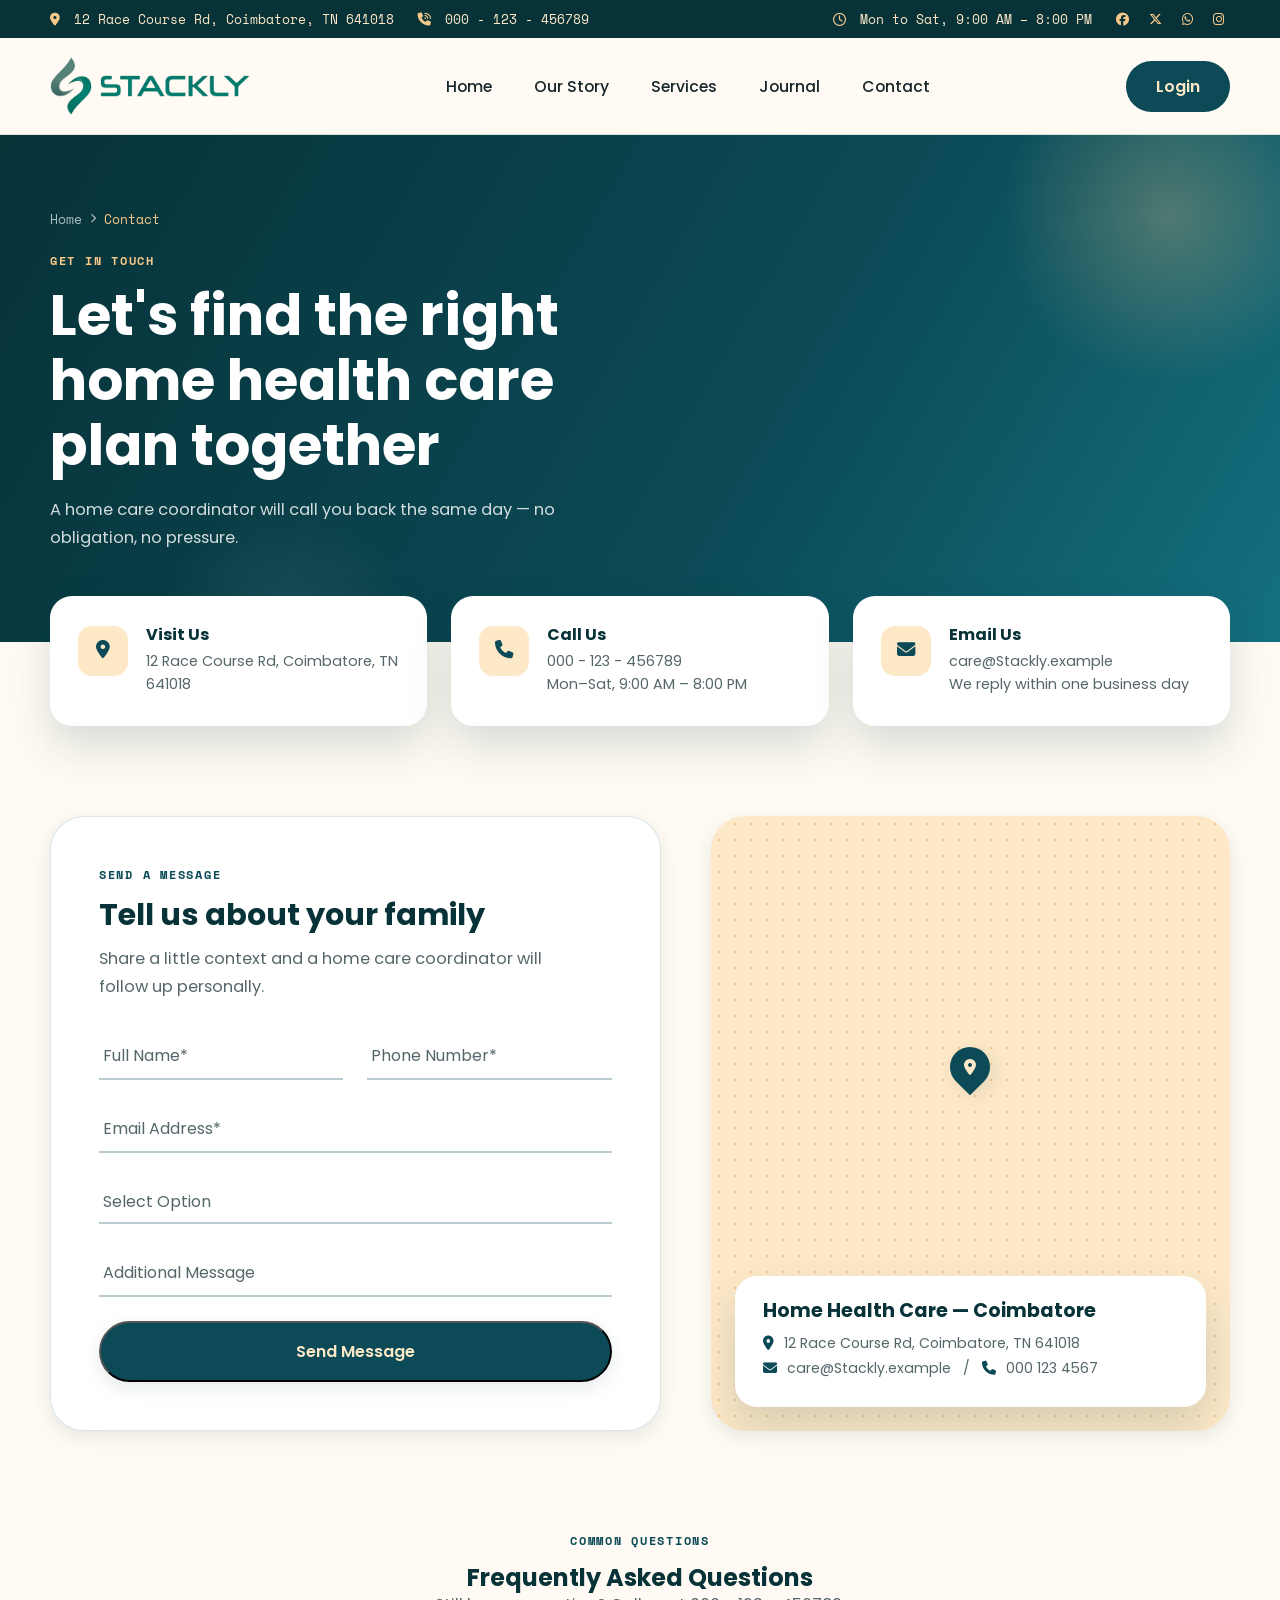
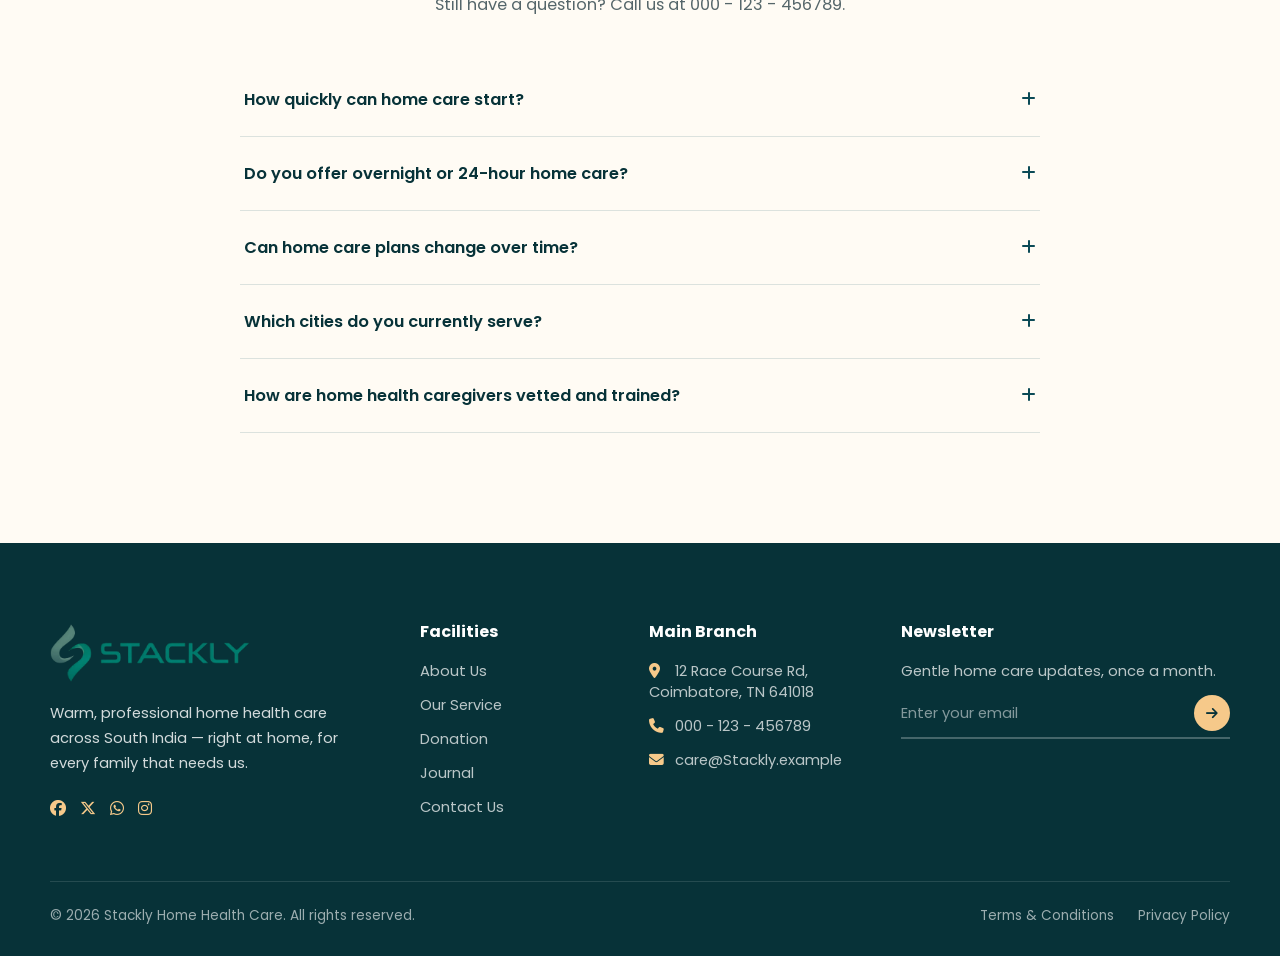
==== contact.html @ 68afd339 "completed" ====
<!DOCTYPE html>
<html lang="en">
<head>
<meta charset="UTF-8">
<meta name="viewport" content="width=device-width, initial-scale=1.0">
<title>Contact — Stackly Home Health Care</title>
<meta name="description" content="Get in touch with Stackly for a free consultation about home health care for your loved one.">

<link rel="preconnect" href="https://fonts.googleapis.com">
<link rel="preconnect" href="https://fonts.gstatic.com" crossorigin>
<link href="https://fonts.googleapis.com/css2?family=Poppins:wght@400;500;600;700;800&family=Space+Mono:wght@400;700&display=swap" rel="stylesheet">
<link rel="stylesheet" href="https://cdnjs.cloudflare.com/ajax/libs/font-awesome/6.5.1/css/all.min.css">
<link rel="stylesheet" href="style.css">
<link rel="stylesheet" href="pages.css">
</head>
<body>

<header class="top-bar">
    <div class="top-bar-left">
        <p><i class="fa-solid fa-location-dot"></i> 12 Race Course Rd, Coimbatore, TN 641018</p>
        <p><i class="fa-solid fa-phone-volume"></i> 000 - 123 - 456789</p>
    </div>
    <div class="top-bar-right">
        <p><i class="fa-regular fa-clock"></i> Mon to Sat, 9:00 AM – 8:00 PM</p>
        <div class="social">
            <a href="./404.html" aria-label="Facebook"><i class="fa-brands fa-facebook"></i></a>
            <a href="./404.html" aria-label="X"><i class="fa-brands fa-x-twitter"></i></a>
            <a href="./404.html" aria-label="WhatsApp"><i class="fa-brands fa-whatsapp"></i></a>
            <a href="./404.html" aria-label="Instagram"><i class="fa-brands fa-instagram"></i></a>
        </div>
    </div>
</header>

<nav id="site-nav">
<a href="index.html" class="logo">
              <img src="./src/logo/Untitled design (7).webp" alt="">
            </a>

   <div class="nav-links" id="nav-links">
        <a href="index.html" class="active-link">Home</a>
        <a href="our-story.html">Our Story</a>
        <a href="services.html">Services</a>
        <a href="journal.html">Journal</a>
        <a href="contact.html">Contact</a>
        <a href="login.html" class="mobile-cta">Login</a>
    </div>

    <a href="./login.html" class="nav-cta"><button>Login</button></a>

    <button class="hamburger" id="hamburger" aria-label="Toggle menu" aria-expanded="false">
        <span></span><span></span><span></span>
    </button>
</nav>

<div class="nav-scrim" id="nav-scrim"></div>

<main id="top">

    <!-- PAGE HERO -->
    <section class="page-hero">
        <div class="page-hero-inner reveal">
            <div class="breadcrumb"><a href="index.html">Home</a> <i class="fa-solid fa-chevron-right" style="font-size:0.6rem;"></i> <span>Contact</span></div>
            <p class="eyebrow eyebrow-light">Get In Touch</p>
            <h1>Let's find the right home health care plan together</h1>
            <p class="section-sub">A home care coordinator will call you back the same day — no obligation, no pressure.</p>
        </div>
    </section>

    <!-- INFO CARDS -->
    <section class="contact-info-row">
        <div class="info-card reveal">
            <div class="info-icon"><i class="fa-solid fa-location-dot"></i></div>
            <div><h4>Visit Us</h4><p>12 Race Course Rd, Coimbatore, TN 641018</p></div>
        </div>
        <div class="info-card reveal">
            <div class="info-icon"><i class="fa-solid fa-phone"></i></div>
            <div><h4>Call Us</h4><p>000 - 123 - 456789<br>Mon–Sat, 9:00 AM – 8:00 PM</p></div>
        </div>
        <div class="info-card reveal">
            <div class="info-icon"><i class="fa-solid fa-envelope"></i></div>
            <div><h4>Email Us</h4><p>care@Stackly.example<br>We reply within one business day</p></div>
        </div>
    </section>

    <!-- FORM + MAP -->
    <section class="contact-main">
        <div class="contact-form-panel reveal">
            <p class="eyebrow">Send A Message</p>
            <h2>Tell us about your family</h2>
            <p class="section-sub" style="margin-bottom:30px;">Share a little context and a home care coordinator will follow up personally.</p>
            <form class="contact-form" id="contact-form-full" data-success-message="Thanks — a home care coordinator will call you back today." novalidate>
                <div class="form-row">
                    <div class="field"><input type="text" placeholder=" " required id="c-name"><label for="c-name">Full Name*</label></div>
                    <div class="field"><input type="tel" placeholder=" " required id="c-phone"><label for="c-phone">Phone Number*</label></div>
                </div>
                <div class="field"><input type="email" placeholder=" " required id="c-email"><label for="c-email">Email Address*</label></div>
                <div class="field select-field">
                    <select id="c-need" required>
                        <option value="" disabled selected hidden></option>
                        <option>Home Visit Care</option>
                        <option>In-Home Nursing Care</option>
                        <option>Medical Support</option>
                        <option>Not sure yet</option>
                    </select>
                    <label for="c-need">Select Option</label>
                </div>
                <div class="field"><input type="text" placeholder=" " id="c-msg"><label for="c-msg">Additional Message</label></div>
                <button type="submit" class="btn btn-primary btn-block">Send Message</button>
                <div class="form-status"></div>
            </form>
        </div>

        <div class="contact-map-panel reveal">
            <div class="map-pin"><i class="fa-solid fa-location-dot"></i></div>
            <div class="map-card">
                <h3>Home Health Care — Coimbatore</h3>
                <p><i class="fa-solid fa-location-dot"></i> 12 Race Course Rd, Coimbatore, TN 641018</p>
                <p><i class="fa-solid fa-envelope"></i> care@Stackly.example &nbsp; / &nbsp; <i class="fa-solid fa-phone"></i> 000 123 4567</p>
            </div>
        </div>
    </section>

    <!-- FAQ -->
    <section class="faq-section">
        <div class="faq-head reveal">
            <p class="eyebrow">Common Questions</p>
            <h2>Frequently Asked Questions</h2>
            <p class="section-sub">Still have a question? Call us at 000 - 123 - 456789.</p>
        </div>
        <div class="faq-list reveal">
            <div class="faq-item">
                <button class="faq-question">How quickly can home care start? <i class="fa-solid fa-plus"></i></button>
                <div class="faq-answer"><div class="faq-answer-inner">Most families meet their home care coordinator within 2–3 days of the first call, and visits can often begin the same week depending on the level of care needed.</div></div>
            </div>
            <div class="faq-item">
                <button class="faq-question">Do you offer overnight or 24-hour home care? <i class="fa-solid fa-plus"></i></button>
                <div class="faq-answer"><div class="faq-answer-inner">Yes. Alongside scheduled daily visits, we offer overnight and round-the-clock caregiver placements at home for seniors who need continuous support.</div></div>
            </div>
            <div class="faq-item">
                <button class="faq-question">Can home care plans change over time? <i class="fa-solid fa-plus"></i></button>
                <div class="faq-answer"><div class="faq-answer-inner">Coordinators review every plan regularly and adjust the mix of medical, personal and recreational support as your loved one's needs change, all delivered at home.</div></div>
            </div>
            <div class="faq-item">
                <button class="faq-question">Which cities do you currently serve? <i class="fa-solid fa-plus"></i></button>
                <div class="faq-answer"><div class="faq-answer-inner">We currently operate in Coimbatore, Chennai, Bengaluru, Kochi and Madurai, offering home health care visits in each city.</div></div>
            </div>
            <div class="faq-item">
                <button class="faq-question">How are home health caregivers vetted and trained? <i class="fa-solid fa-plus"></i></button>
                <div class="faq-answer"><div class="faq-answer-inner">Every caregiver completes background checks plus structured clinical and empathy training before their first home visit, and is reviewed regularly by a coordinator.</div></div>
            </div>
        </div>
    </section>

</main>

<footer>
    <div class="footer-top">
        <div class="footer-brand">
 <a href="index.html" class="logo">
              <img src="./src/logo/Untitled design (7).webp" alt="">
            </a>
            <p>Warm, professional home health care across South India — right at home, for every family that needs us.</p>
            <div class="social footer-social">
                <a href="./404.html" aria-label="Facebook"><i class="fa-brands fa-facebook"></i></a>
                <a href="./404.html" aria-label="X"><i class="fa-brands fa-x-twitter"></i></a>
                <a href="./404.html" aria-label="WhatsApp"><i class="fa-brands fa-whatsapp"></i></a>
                <a href="./404.html" aria-label="Instagram"><i class="fa-brands fa-instagram"></i></a>
            </div>
        </div>
        <div class="footer-col">
            <h4>Facilities</h4>
            <a href="our-story.html">About Us</a>
            <a href="services.html">Our Service</a>
            <a href="./404.html">Donation</a>
            <a href="journal.html">Journal</a>
            <a href="contact.html">Contact Us</a>
        </div>
        <div class="footer-col">
            <h4>Main Branch</h4>
            <p><i class="fa-solid fa-location-dot"></i> 12 Race Course Rd, Coimbatore, TN 641018</p>
            <p><i class="fa-solid fa-phone"></i> 000 - 123 - 456789</p>
            <p><i class="fa-solid fa-envelope"></i> care@Stackly.example</p>
        </div>
        <div class="footer-col newsletter-col">
            <h4>Newsletter</h4>
            <p>Gentle home care updates, once a month.</p>
            <form class="newsletter-form" onsubmit="return false;">
                <input type="email" placeholder="Enter your email" required>
                <button type="submit" aria-label="Subscribe"><i class="fa-solid fa-arrow-right"></i></button>
            </form>
        </div>
    </div>
    <div class="footer-bottom">
        <p>&copy; 2026 Stackly Home Health Care. All rights reserved.</p>
        <div class="footer-links">
            <a href="./404.html">Terms &amp; Conditions</a>
            <a href="./404.html">Privacy Policy</a>
        </div>
    </div>
</footer>

<button class="back-to-top" id="back-to-top" aria-label="Back to top"><i class="fa-solid fa-arrow-up"></i></button>

<script src="script.js"></script>
<script src="pages.js"></script>
</body>
</html>
---- style.css ----
/* =========================================================
   THATHA — design tokens
   ========================================================= */
:root{
    --primary: #0B4A56;
    --primary-dark: #073238;
    --secondary: #F6C98A;
    --secondary-soft: #FDE9C8;
    --cream: #FFFBF4;
    --ink: #16262A;
    --ink-soft: #55666A;
    --line: rgba(11,74,86,0.14);
    --white: #ffffff;

    --f-display: 'Poppins', sans-serif;
    --f-body: 'Poppins', sans-serif;
    --f-mono: 'Space Mono', monospace;

    --radius-sm: 12px;
    --radius-md: 22px;
    --radius-lg: 34px;

    --shadow-sm: 0 6px 18px rgba(7,50,56,0.10);
    --shadow-md: 0 20px 44px rgba(7,50,56,0.16);

    --ease: cubic-bezier(0.22, 1, 0.36, 1);
}

*{ margin:0; padding:0; box-sizing:border-box; }
html{ scroll-behavior:smooth; }
html, body{ width:100%; overflow-x:hidden; background:var(--cream); color:var(--ink); font-family:var(--f-body); }
img{ max-width:100%; display:block; }
a{ color:inherit; text-decoration:none; }
button{ font-family:inherit; cursor:pointer; }
ul{ list-style:none; }

h1,h2,h3,h4{ font-family:var(--f-display); font-weight:700; color:var(--primary-dark); line-height:1.15; }

.eyebrow{
    font-family:var(--f-mono);
    font-size:0.78rem;
    letter-spacing:0.14em;
    text-transform:uppercase;
    color:var(--primary);
    margin-bottom:14px;
    font-weight:700;
}
.eyebrow-light{ color:var(--secondary); }

.section-sub{ color:var(--ink-soft); font-size:1.02rem; line-height:1.7; max-width:46ch; }

/* =========================================================
   REVEAL ON SCROLL
   ========================================================= */
.reveal{ opacity:0; transform:translateY(30px); transition:opacity 0.8s var(--ease), transform 0.8s var(--ease); }
.reveal.in-view{ opacity:1; transform:translateY(0); }
@media (prefers-reduced-motion: reduce){
    .reveal{ opacity:1; transform:none; transition:none; }
    *{ scroll-behavior:auto !important; animation-duration:0.001ms !important; }
}

/* =========================================================
   TOP BAR + NAV
   ========================================================= */
.top-bar{
    display:flex; justify-content:space-between; align-items:center;
    padding:9px 50px; background:var(--primary-dark); color:var(--secondary-soft);
    font-size:0.82rem; font-family:var(--f-mono);
}
.top-bar-left, .top-bar-right{ display:flex; gap:24px; align-items:center; }
.top-bar i{ color:var(--secondary); margin-right:6px; }
.social{ display:flex; gap:14px; }
.social a{ color:var(--secondary); transition:transform 0.3s var(--ease), color 0.3s; }
.social a:hover{ transform:translateY(-3px); color:var(--white); }

nav{
    position:sticky; top:0; z-index:100;
    display:flex; justify-content:space-between; align-items:center;
    padding:18px 50px; background:rgba(255,251,244,0.92);
    backdrop-filter:blur(10px);
    border-bottom:1px solid var(--line);
    transition:padding 0.3s var(--ease), box-shadow 0.3s var(--ease);
}
nav.scrolled{ padding:12px 50px; box-shadow:var(--shadow-sm); }

.logo{ display:flex; align-items:center; gap:10px; width: 200px;height: 60px;}
.logo img{
    width: 100%;
    height: 60px;
    object-fit: cover;
}
.logo-mark{ width:38px; height:38px; }
.logo-mark svg{ width:100%; height:100%; }
.logo-text{ font-family:var(--f-display); font-size:1.5rem; font-weight:800; color:var(--primary-dark); }

.nav-links{ display:flex; align-items:center; gap:42px; }
.nav-links a{ font-weight:500; font-size:0.98rem; color:var(--ink); position:relative; padding:4px 0; }
.nav-links a::after{ content:""; position:absolute; left:0; bottom:0; width:0%; height:2px; background:var(--secondary); transition:width 0.35s var(--ease); }
.nav-links a:hover::after{ width:100%; }
.nav-links a:hover{ color:var(--primary); }

.nav-cta button, .mobile-cta button{
    padding:13px 30px; border-radius:30px; border:none;
    background:var(--primary); color:var(--secondary-soft);
    font-size:1rem; font-weight:600;
    transition:background 0.35s var(--ease), color 0.35s var(--ease), transform 0.3s var(--ease);
}
.nav-cta button:hover{ background:var(--primary-dark); transform:translateY(-2px); }
.mobile-cta{ display:none; }

.hamburger{
    display:none; flex-direction:column; justify-content:center; gap:6px;
    width:34px; height:34px; background:none; border:none; z-index:110;
}
.hamburger span{ width:28px; height:2.5px; background:var(--primary-dark); border-radius:20px; transition:transform 0.35s var(--ease), opacity 0.25s var(--ease); }
.hamburger.active span:nth-child(1){ transform:translateY(8.5px) rotate(45deg); }
.hamburger.active span:nth-child(2){ opacity:0; }
.hamburger.active span:nth-child(3){ transform:translateY(-8.5px) rotate(-45deg); }

.nav-scrim{ position:fixed; inset:0; background:rgba(7,50,56,0.4); opacity:0; visibility:hidden; transition:opacity 0.35s var(--ease); z-index:95; }
.nav-scrim.active{ opacity:1; visibility:visible; }

/* =========================================================
   HERO
   ========================================================= */
.hero{
    position:relative;
    min-height:88vh;
    display:flex;
    align-items:center;
    overflow:hidden;
}
.hero-media{
    position:absolute; inset:0;
    overflow:hidden;
    background:linear-gradient(120deg, #0B4A56 0%, #0E5E6D 45%, #14707F 100%);
}
.hero-media img{
    position:absolute; inset:0; width:100%; height:100%; object-fit:cover;
    animation:heroPan 20s ease-in-out infinite alternate;
    transform-origin:center;
}
@keyframes heroPan{ from{ transform:scale(1.06) translate(0,0); } to{ transform:scale(1.14) translate(-1.5%, -1%); } }
.hero-overlay{
    position:absolute; inset:0;
    background:
        radial-gradient(circle at 78% 26%, rgba(246,201,138,0.28), transparent 55%),
        linear-gradient(100deg, rgba(7,50,56,0.88) 0%, rgba(7,50,56,0.72) 38%, rgba(7,50,56,0.32) 68%, rgba(7,50,56,0.15) 100%);
}

.hero-content{ position:relative; z-index:2; max-width:680px; padding:0 50px; color:var(--white); }
.hero-content h1{ color:var(--white); font-size:clamp(2.6rem, 5vw, 4.4rem); margin-bottom:22px; }
.hero-content h1 span{ color:var(--secondary); font-style:italic; }
.hero-sub{ color:rgba(255,255,255,0.86); font-size:1.1rem; line-height:1.75; max-width:46ch; margin-bottom:36px; }

.hero-dots{ position:absolute; left:50px; bottom:36px; display:flex; gap:10px; z-index:2; }
.hero-dots span{ width:9px; height:9px; border-radius:50%; background:rgba(255,255,255,0.4); transition:all 0.4s var(--ease); }
.hero-dots span.active{ background:var(--secondary); width:26px; border-radius:6px; }

/* =========================================================
   BUTTONS
   ========================================================= */
.btn{
    display:inline-flex; align-items:center; gap:10px;
    padding:16px 32px; border-radius:32px; font-weight:600; font-size:1rem;
    transition:transform 0.35s var(--ease), box-shadow 0.35s var(--ease), background 0.35s var(--ease), color 0.35s var(--ease);
}
.btn-primary{ background:var(--primary); color:var(--secondary-soft); box-shadow:var(--shadow-sm); }
.btn-primary:hover{ transform:translateY(-3px); box-shadow:var(--shadow-md); background:var(--primary-dark); }
.btn-secondary{ background:var(--secondary); color:var(--primary-dark); }
.btn-secondary:hover{ transform:translateY(-3px); background:var(--white); }
.btn-ghost{ background:var(--white); color:var(--primary-dark); border:1.5px solid var(--line); }
.btn-ghost:hover{ border-color:var(--primary); transform:translateY(-3px); }
.btn-block{ width:100%; justify-content:center; }

/* =========================================================
   HIGHLIGHTS (Emotional Support band)
   ========================================================= */
.highlights{ background:var(--primary); color:var(--white); padding:80px 50px 0; }
.highlights-grid{
    max-width:1340px; margin:0 auto;
    display:grid; grid-template-columns:0.6fr 1.2fr 0.6fr;
    align-items:center; gap:40px;
}
.highlight-media{ display:flex; justify-content:center; }
.highlight-circle{
    width:220px; height:220px; border-radius:50%;
    display:flex; align-items:center; justify-content:center;
    box-shadow:var(--shadow-md);
    position:relative; overflow:hidden;
    border:4px solid rgba(246,201,138,0.5);
    transition:transform 0.4s var(--ease);
}
.highlight-circle:hover{ transform:scale(1.05); }
.highlight-circle img{
    position:absolute; inset:0; width:100%; height:100%; object-fit:cover;
}
.highlight-circle::after{
    content:""; position:absolute; inset:0;
    background:linear-gradient(0deg, rgba(7,50,56,0.75) 0%, rgba(7,50,56,0.15) 55%, transparent 100%);
}
.highlight-circle span{
    position:relative; z-index:1;
    background:rgba(7,50,56,0.85); color:var(--secondary-soft);
    padding:10px 18px; border-radius:20px; font-size:0.85rem; font-weight:600;
    margin-top:auto; margin-bottom:20px;
}
.highlight-list{ display:flex; flex-direction:column; gap:22px; }
.highlight-item{
    font-family:var(--f-display); font-weight:700; font-size:clamp(1.4rem, 2.6vw, 2.1rem);
    color:var(--secondary); display:flex; align-items:center; gap:14px;
    transition:transform 0.35s var(--ease), color 0.35s var(--ease);
}
.highlight-item i{ font-size:1rem; }
.highlight-item:hover{ transform:translateX(10px); color:var(--white); }

.highlight-tour{ display:flex; justify-content:center; }
.tour-badge{ position:relative; width:150px; height:150px; }
.tour-ring{ width:100%; height:100%; animation:spin 14s linear infinite; }
@keyframes spin{ to{ transform:rotate(360deg); } }
.tour-play{
    position:absolute; top:50%; left:50%; transform:translate(-50%,-50%);
    width:52px; height:52px; border-radius:50%; background:var(--white);
    color:var(--primary); display:flex; align-items:center; justify-content:center;
    box-shadow:var(--shadow-sm); transition:transform 0.35s var(--ease);
}
.tour-badge:hover .tour-play{ transform:translate(-50%,-50%) scale(1.12); }

.highlights-divider{ max-width:1340px; margin:56px auto 0; border-top:1px solid rgba(255,255,255,0.16); }

.stats-row{
    max-width:1340px; margin:0 auto; padding:48px 0 70px;
    display:grid; grid-template-columns:repeat(3, auto) 1fr; gap:48px; align-items:center;
}
.stat{ text-align:left; }
.stat-number{ font-family:var(--f-display); font-size:3rem; font-weight:800; color:var(--white); }
.stat-plus{ font-family:var(--f-display); font-size:1.8rem; font-weight:800; color:var(--secondary); }
.stat p{ font-size:0.85rem; color:rgba(255,255,255,0.7); margin-top:4px; font-family:var(--f-mono); text-transform:uppercase; letter-spacing:0.06em; }
.stat-copy p{ color:rgba(255,255,255,0.8); font-size:0.96rem; line-height:1.65; margin-bottom:22px; max-width:44ch; }
.stat-actions{ display:flex; align-items:center; gap:24px; flex-wrap:wrap; }
.stat-phone{ font-weight:600; color:var(--secondary); display:flex; align-items:center; gap:8px; }
.stat-phone:hover{ color:var(--white); }

/* =========================================================
   MARQUEE
   ========================================================= */
.marquee{ background:var(--secondary); padding:26px 0; overflow:hidden; }
.marquee-track{ display:flex; width:max-content; gap:60px; animation:marquee 22s linear infinite; }
.marquee-track span{
    display:flex; align-items:center; gap:14px;
    font-family:var(--f-display); font-weight:700; font-size:1.6rem; color:var(--primary-dark);
    white-space:nowrap;
}
.marquee-track i{ background:var(--white); color:var(--primary); width:38px; height:38px; border-radius:50%; display:flex; align-items:center; justify-content:center; font-size:0.9rem; }
@keyframes marquee{ from{ transform:translateX(0); } to{ transform:translateX(-50%); } }

/* =========================================================
   WHY US
   ========================================================= */
.why-us{
    display:grid; grid-template-columns:0.85fr 1.15fr; gap:60px; align-items:center;
    max-width:1340px; margin:100px auto; padding:0 50px;
}
.why-photo{
    position:relative; aspect-ratio:4/5; border-radius:var(--radius-lg); overflow:hidden;
    background:linear-gradient(150deg, #cfe4e6, #8fb9bd 60%, var(--primary));
    box-shadow:var(--shadow-md);
    display:flex; align-items:flex-end;
}
.why-photo img{
    position:absolute; inset:0; width:100%; height:100%; object-fit:cover;
}
.why-photo::before{
    content:""; position:absolute; inset:0;
    background:linear-gradient(0deg, rgba(7,50,56,0.65) 0%, transparent 45%);
    z-index:1;
}
.why-tag{
    position:relative; z-index:2;
    margin:24px; background:var(--primary-dark); color:var(--secondary-soft);
    padding:16px 20px; border-radius:16px; font-size:0.92rem; font-weight:600;
    display:flex; align-items:center; gap:10px;
}
.why-tag i{ color:var(--secondary); }
.why-content h2{ margin-bottom:16px; font-size:clamp(1.9rem, 3.2vw, 2.6rem); }
.why-content .section-sub{ margin-bottom:32px; }

.progress-group{ display:flex; flex-direction:column; gap:22px; margin-bottom:36px; }
.progress-label{ display:flex; justify-content:space-between; font-size:0.9rem; font-weight:600; margin-bottom:8px; color:var(--ink-soft); }
.progress-value{ font-family:var(--f-mono); color:var(--primary-dark); }
.progress-track{ width:100%; height:8px; background:var(--line); border-radius:20px; overflow:hidden; }
.progress-fill{ height:100%; width:0%; background:linear-gradient(90deg, var(--secondary), var(--primary)); border-radius:20px; transition:width 1.4s var(--ease); }

/* =========================================================
   SERVICES
   ========================================================= */
.services{ max-width:1340px; margin:0 auto 110px; padding:0 50px; }
.services-head{ display:flex; justify-content:space-between; align-items:flex-end; margin-bottom:44px; }
.services-head h2{ font-size:clamp(1.9rem, 3.2vw, 2.6rem); }
.services-nav{ display:flex; gap:12px; }
.services-nav button{
    width:46px; height:46px; border-radius:50%; border:1.5px solid var(--line);
    background:var(--white); color:var(--primary-dark);
    display:flex; align-items:center; justify-content:center;
    transition:background 0.3s var(--ease), color 0.3s var(--ease), transform 0.3s var(--ease);
}
.services-nav button:hover{ background:var(--primary); color:var(--secondary-soft); transform:translateY(-2px); }

.service-track{
    display:flex; gap:22px; overflow-x:auto; scroll-snap-type:x mandatory;
    scrollbar-width:none; padding-bottom:4px;
}
.service-track::-webkit-scrollbar{ display:none; }
.service-tile{
    position:relative; border-radius:var(--radius-md); overflow:hidden; box-shadow:var(--shadow-sm);
    flex:0 0 calc(20% - 18px); scroll-snap-align:start;
}
.service-tile-media{
    aspect-ratio:3/4; overflow:hidden; position:relative;
    background:linear-gradient(150deg,#cfd9da,#8fa9ac);
}
.service-tile-media img{
    width:100%; height:100%; object-fit:cover;
    transition:transform 0.6s var(--ease);
}
.service-tile:hover .service-tile-media img{ transform:scale(1.1); }
.service-tile h3{
    position:absolute; left:0; right:0; bottom:0; z-index:1;
    background:linear-gradient(0deg, rgba(7,50,56,0.92), transparent);
    color:var(--white); font-size:1.02rem; padding:26px 16px 16px;
}

/* =========================================================
   CONTACT
   ========================================================= */
.contact{ display:grid; grid-template-columns:1fr 1fr; gap:0; max-width:1340px; margin:0 auto 110px; border-radius:var(--radius-lg); overflow:hidden; box-shadow:var(--shadow-md); }
.contact-card{ background:var(--secondary-soft); padding:56px; }
.contact-card .section-sub{ margin-bottom:32px; }
.contact-form{ display:flex; flex-direction:column; gap:24px; }

.field{ position:relative; }
.field input, .field select{
    width:100%; padding:12px 4px 10px; border:none; border-bottom:2px solid rgba(11,74,86,0.28);
    background:transparent; font-family:var(--f-body); font-size:1rem; color:var(--ink);
    outline:none; transition:border-color 0.3s var(--ease); appearance:none;
}
.field select{ cursor:pointer; }
.field input:focus, .field select:focus{ border-color:var(--primary); }
.field label{ position:absolute; left:4px; top:12px; color:var(--ink-soft); font-size:1rem; pointer-events:none; transition:all 0.25s var(--ease); }
.field input:focus + label, .field input:not(:placeholder-shown) + label,
.select-field.has-value label, .field select:focus ~ label{ top:-12px; font-size:0.75rem; color:var(--primary); }
.select-field{ display:flex; flex-direction:column-reverse; }

.contact-visual{ display:flex; flex-direction:column; }
.visual-block{
    flex:1; padding:44px; display:flex; flex-direction:column; justify-content:center;
    color:var(--white); position:relative; transition:transform 0.4s var(--ease);
}
.visual-block:hover{ transform:scale(1.015); }
.visual-eyebrow{ font-family:var(--f-mono); font-size:0.78rem; letter-spacing:0.1em; text-transform:uppercase; color:var(--secondary); margin-bottom:10px; }
.visual-block h4{ color:var(--white); font-size:1.35rem; margin-bottom:12px; }
.visual-block p{ font-size:0.92rem; color:rgba(255,255,255,0.8); line-height:1.6; max-width:38ch; }
.visual-arrow{
    position:absolute; top:36px; right:36px; width:42px; height:42px; border-radius:50%;
    background:var(--secondary); color:var(--primary-dark); display:flex; align-items:center; justify-content:center;
    transition:transform 0.35s var(--ease);
}
.visual-block:hover .visual-arrow{ transform:rotate(45deg); }
.visual-block-1{ background:linear-gradient(150deg, #0e5e6d, var(--primary-dark)); }
.visual-block-2{ background:linear-gradient(150deg, #14707f, #0B4A56); }

/* =========================================================
   LOCATIONS
   ========================================================= */
.locations{ display:grid; grid-template-columns:0.8fr 1.2fr; gap:60px; max-width:1340px; margin:0 auto 110px; padding:0 50px; align-items:center; }
.locations-list h2{ margin-bottom:28px; font-size:clamp(1.9rem, 3.2vw, 2.6rem); }
.location-items{ display:flex; flex-direction:column; gap:6px; margin-bottom:34px; }
.location-items li{
    padding:13px 4px; font-weight:600; font-size:1.05rem; color:var(--ink-soft);
    display:flex; align-items:center; gap:10px; cursor:pointer;
    border-radius:10px; transition:color 0.3s var(--ease), background 0.3s var(--ease), padding-left 0.3s var(--ease);
}
.location-items li i{ color:var(--line); transition:color 0.3s var(--ease); }
.location-items li:hover{ padding-left:12px; }
.location-items li.active{ color:var(--primary-dark); background:var(--secondary-soft); padding-left:14px; }
.location-items li.active i{ color:var(--primary); }

.locations-map{
    position:relative; aspect-ratio:16/10; border-radius:var(--radius-lg);
    background:
        radial-gradient(circle, var(--secondary) 1.4px, transparent 1.4px);
    background-size:16px 16px;
    background-color:var(--secondary-soft);
    overflow:hidden;
}
.map-pin{
    position:absolute; top:48%; left:52%; width:40px; height:40px; border-radius:50% 50% 50% 0;
    background:var(--primary); color:var(--secondary-soft); transform:translate(-50%,-100%) rotate(-45deg);
    display:flex; align-items:center; justify-content:center; box-shadow:var(--shadow-sm);
    animation:pinPulse 2.4s ease-in-out infinite;
}
.map-pin i{ transform:rotate(45deg); }
@keyframes pinPulse{ 0%,100%{ transform:translate(-50%,-100%) rotate(-45deg) scale(1); } 50%{ transform:translate(-50%,-100%) rotate(-45deg) scale(1.12); } }
.map-card{
    position:absolute; left:24px; bottom:24px; right:24px;
    background:var(--white); border-radius:var(--radius-md); padding:24px 28px;
    box-shadow:var(--shadow-md);
}
.map-card h3{ font-size:1.2rem; margin-bottom:10px; }
.map-card p{ font-size:0.88rem; color:var(--ink-soft); margin-bottom:4px; }
.map-card i{ color:var(--primary); margin-right:6px; }

/* =========================================================
   TEAM
   ========================================================= */
.team{ background:var(--primary); color:var(--white); padding:90px 50px; text-align:left; }
.team h2{ color:var(--white); font-size:clamp(1.9rem, 3.2vw, 2.6rem); margin-bottom:44px; max-width:1340px; margin-left:auto; margin-right:auto; }
.team .eyebrow{ max-width:1340px; margin-left:auto; margin-right:auto; }
.team-grid{ max-width:1340px; margin:0 auto; display:grid; grid-template-columns:repeat(4, 1fr); gap:22px; }
.team-card{ text-align:left; }
.team-photo{
    aspect-ratio:3/4; border-radius:var(--radius-md); margin-bottom:18px;
    overflow:hidden; transition:transform 0.4s var(--ease);
    background:linear-gradient(150deg,#c6dede,#5b8f92);
}
.team-photo img{ width:100%; height:100%; object-fit:cover; }
.team-card:hover .team-photo{ transform:translateY(-8px); }
.team-card h4{ color:var(--white); font-size:1.1rem; margin-bottom:4px; }
.team-card p{ color:var(--secondary); font-size:0.88rem; font-family:var(--f-mono); }

/* =========================================================
   STORIES
   ========================================================= */
.stories{ max-width:1340px; margin:110px auto; padding:0 50px; }
.stories-head{ display:flex; justify-content:space-between; align-items:flex-end; margin-bottom:44px; }
.stories-head h2{ font-size:clamp(1.9rem, 3.2vw, 2.6rem); }
.stories-nav{ display:flex; gap:12px; }
.stories-nav button{
    width:46px; height:46px; border-radius:50%; border:1.5px solid var(--line);
    background:var(--white); color:var(--primary-dark); display:flex; align-items:center; justify-content:center;
    transition:background 0.3s var(--ease), color 0.3s var(--ease), transform 0.3s var(--ease);
}
.stories-nav button:hover{ background:var(--primary); color:var(--secondary-soft); transform:translateY(-2px); }
.story-track{
    display:flex; gap:26px; overflow-x:auto; scroll-snap-type:x mandatory;
    scrollbar-width:none; padding-bottom:4px;
}
.story-track::-webkit-scrollbar{ display:none; }
.story-card{
    background:var(--white); border:1px solid var(--line); border-radius:var(--radius-md); padding:34px 30px;
    transition:transform 0.4s var(--ease), box-shadow 0.4s var(--ease);
    flex:0 0 calc(33.333% - 18px); scroll-snap-align:start;
}
.story-card:hover{ transform:translateY(-6px); box-shadow:var(--shadow-md); }
.story-card p{ font-style:italic; font-size:1.02rem; line-height:1.6; color:var(--ink); margin-bottom:24px; }
.story-person{ display:flex; align-items:center; gap:14px; }
.story-avatar{ width:44px; height:44px; border-radius:50%; background:var(--primary); color:var(--secondary-soft); font-family:var(--f-mono); font-size:0.85rem; display:flex; align-items:center; justify-content:center; }
.story-person strong{ display:block; font-size:0.95rem; }
.story-person span{ font-size:0.82rem; color:var(--ink-soft); }

/* =========================================================
   GALLERY
   ========================================================= */
.gallery{ display:grid; grid-template-columns:0.7fr 1.3fr; gap:40px; max-width:1340px; margin:0 auto 110px; padding:0 50px; align-items:center; }
.gallery-copy h2{ margin-bottom:26px; font-size:clamp(1.9rem, 3.2vw, 2.6rem); }
.gallery-grid{ display:grid; grid-template-columns:repeat(2, 1fr); gap:20px; }
.g-item{
    aspect-ratio:1/1; border-radius:var(--radius-md); overflow:hidden;
    transition:transform 0.4s var(--ease);
    background:linear-gradient(150deg,#cfd9da,#8fa9ac);
}
.g-item img{ width:100%; height:100%; object-fit:cover; }
.g-item:hover{ transform:scale(1.04); }
.g-1{ margin-top:36px; }
.g-4{ margin-top:-36px; }

/* =========================================================
   DONORS
   ========================================================= */
.donors{ background:var(--secondary-soft); padding:80px 50px; margin-bottom:0; }
.donors-head{ max-width:1340px; margin:0 auto 40px; display:flex; justify-content:space-between; align-items:flex-end; flex-wrap:wrap; gap:20px; }
.donors-head h2{ font-size:clamp(1.9rem, 3.2vw, 2.6rem); }
.donors-actions{ display:flex; gap:16px; }
.donors-strip{
    max-width:1340px; margin:0 auto; display:flex; justify-content:space-between; flex-wrap:wrap; gap:20px;
    padding:34px 0; border-top:1px solid rgba(11,74,86,0.14); border-bottom:1px solid rgba(11,74,86,0.14);
}
.donors-strip span{ font-family:var(--f-display); font-weight:700; color:var(--primary); opacity:0.55; font-size:1.05rem; transition:opacity 0.3s var(--ease); }
.donors-strip span:hover{ opacity:1; }

/* =========================================================
   FOOTER
   ========================================================= */
footer{ background:var(--primary-dark); color:rgba(255,255,255,0.82); padding:80px 50px 30px; }
.footer-top{ max-width:1340px; margin:0 auto; display:grid; grid-template-columns:1.4fr 0.8fr 0.9fr 1fr; gap:40px; padding-bottom:50px; border-bottom:1px solid rgba(255,255,255,0.12); }
.footer-brand .logo-text{ color:var(--white); }
.footer-brand p{ margin:18px 0 20px; font-size:0.92rem; line-height:1.7; max-width:34ch; }
.footer-social a{ color:var(--secondary); }
.footer-col h4{ color:var(--white); font-size:1rem; margin-bottom:20px; }
.footer-col a, .footer-col p{ display:block; font-size:0.92rem; margin-bottom:13px; color:rgba(255,255,255,0.72); transition:color 0.3s var(--ease), transform 0.3s var(--ease); }
.footer-col a:hover{ color:var(--secondary); transform:translateX(4px); }
.footer-col p i{ color:var(--secondary); margin-right:8px; width:14px; }
.newsletter-form{ display:flex; border-bottom:2px solid rgba(255,255,255,0.25); padding-bottom:6px; }
.newsletter-form input{ flex:1; background:transparent; border:none; color:var(--white); font-family:var(--f-body); outline:none; font-size:0.92rem; }
.newsletter-form input::placeholder{ color:rgba(255,255,255,0.5); }
.newsletter-form button{ background:var(--secondary); border:none; width:36px; height:36px; border-radius:50%; color:var(--primary-dark); display:flex; align-items:center; justify-content:center; transition:transform 0.3s var(--ease); }
.newsletter-form button:hover{ transform:translateX(3px); }
.footer-bottom{ max-width:1340px; margin:0 auto; display:flex; justify-content:space-between; align-items:center; padding-top:24px; font-size:0.85rem; color:rgba(255,255,255,0.6); flex-wrap:wrap; gap:12px; }
.footer-links{ display:flex; gap:24px; }
.footer-links a:hover{ color:var(--secondary); }

/* =========================================================
   BACK TO TOP
   ========================================================= */
.back-to-top{
    position:fixed; right:26px; bottom:26px; width:48px; height:48px; border-radius:50%;
    background:var(--primary); color:var(--secondary-soft); border:none;
    display:flex; align-items:center; justify-content:center; box-shadow:var(--shadow-md);
    opacity:0; visibility:hidden; transform:translateY(10px);
    transition:opacity 0.35s var(--ease), transform 0.35s var(--ease), visibility 0.35s;
    z-index:80;
}
.back-to-top.visible{ opacity:1; visibility:visible; transform:translateY(0); }
.back-to-top:hover{ background:var(--primary-dark); }

/* =========================================================
   RESPONSIVE
   ========================================================= */
@media (max-width:1180px){
    .highlights-grid{ grid-template-columns:1fr; text-align:center; }
    .highlight-list{ align-items:center; }
    .stats-row{ grid-template-columns:repeat(3, 1fr); }
    .stat-copy{ grid-column:1/-1; margin-top:10px; }
    .why-us{ grid-template-columns:1fr; }
    .contact{ grid-template-columns:1fr; }
    .locations{ grid-template-columns:1fr; }
    .gallery{ grid-template-columns:1fr; }
    .service-tile{ flex-basis:calc(33.333% - 15px); }
    .team-grid{ grid-template-columns:repeat(2, 1fr); }
    .footer-top{ grid-template-columns:1fr 1fr; }
}

@media (max-width:1024px){
    .top-bar-left p:nth-child(2){ display:none; }
    nav{ padding:14px 24px; }
    .nav-cta{ display:none; }
    .mobile-cta{ display:block; margin-top:26px; }
    .hamburger{ display:flex; }

    .nav-links{
        position:fixed; top:0; right:0; height:100vh; width:min(320px, 82vw);
        background:var(--primary); flex-direction:column; align-items:flex-start; justify-content:flex-start;
        padding:110px 34px 40px; gap:26px; transform:translateX(100%);
        transition:transform 0.45s var(--ease); z-index:105;
    }
    .nav-links.active{ transform:translateX(0); }
    .nav-links a{ color:var(--secondary-soft); font-size:1.15rem; }
    .nav-links a::after{ background:var(--white); }

    .service-tile{ flex-basis:calc(50% - 11px); }
    .story-card{ flex-basis:calc(85% - 20px); }
    .stats-row{ grid-template-columns:repeat(2, 1fr); row-gap:30px; }
}

@media (max-width:720px){
    .top-bar{ padding:8px 20px; font-size:0.68rem; }
    .top-bar-right p{ display:none; }
    .hero-content{ padding:0 24px; }
    .highlights{ padding:60px 24px 0; }
    .why-us, .services, .contact, .locations, .gallery, .stories, .team, .donors{ padding-left:24px; padding-right:24px; }
    .team{ padding:70px 24px; }
    .contact-card{ padding:36px 26px; }
    .visual-block{ padding:32px 26px; }
    .service-tile{ flex-basis:calc(65% - 12px); }
    .team-grid{ grid-template-columns:1fr 1fr; }
    .donors-strip{ justify-content:flex-start; gap:26px; }
    .stats-row{ grid-template-columns:1fr 1fr; }
    .footer-top{ grid-template-columns:1fr; }
    footer{ padding:60px 24px 24px; }
    .g-1, .g-4{ margin-top:0; }
    .marquee-track span{ font-size:1.2rem; }
}



/* ================================
   FORM VALIDATION
================================ */

.field-error {
    display: none;
    margin-top: 6px;
    font-size: 12px;
    font-weight: 500;
    color: #e53935;
}

.auth-field.has-error .field-error {
    display: block;
}

.auth-field.has-error input,
.auth-field.has-error select {
    border-color: #e53935;
}

.auth-field.has-error input:focus,
.auth-field.has-error select:focus {
    border-color: #e53935;
    box-shadow: 0 0 0 3px rgba(229, 57, 53, 0.08);
}

.form-status {
    margin-top: 12px;
    font-size: 13px;
    font-weight: 500;
}

.form-status.is-error {
    color: #e53935;
}

.form-status.is-success {
    color: #198754;
}
---- pages.css ----
/* =========================================================
   INNER PAGES — shared additions to style.css tokens
   ========================================================= */

/* ---------- Page hero banner (Our Story / Services / Journal / Contact) ---------- */
.page-hero{
    position:relative; overflow:hidden;
    background:linear-gradient(120deg, var(--primary-dark) 0%, var(--primary) 60%, #14707F 100%);
    padding:74px 50px 90px;
    display:flex; flex-direction:column; align-items:flex-start;
}
.page-hero::before{
    content:""; position:absolute; top:-90px; right:-60px; width:340px; height:340px;
    border-radius:50%; background:radial-gradient(circle, rgba(246,201,138,0.28), transparent 70%);
}
.page-hero::after{
    content:""; position:absolute; bottom:-120px; left:12%; width:260px; height:260px;
    border-radius:50%; background:radial-gradient(circle, rgba(255,255,255,0.08), transparent 70%);
}
.page-hero-inner{ position:relative; z-index:1; max-width:1340px; width:100%; margin:0 auto; }
.breadcrumb{
    display:flex; align-items:center; gap:8px; font-family:var(--f-mono); font-size:0.82rem;
    color:rgba(255,255,255,0.68); margin-bottom:22px;
}
.breadcrumb a{ color:rgba(255,255,255,0.68); transition:color 0.3s var(--ease); }
.breadcrumb a:hover{ color:var(--secondary); }
.breadcrumb span{ color:var(--secondary); }
.page-hero h1{ color:var(--white); font-size:clamp(2.2rem, 4.4vw, 3.6rem); max-width:16ch; }
.page-hero .section-sub{ color:rgba(255,255,255,0.82); margin-top:18px; max-width:52ch; }

/* =========================================================
   OUR STORY
   ========================================================= */
.story-intro{
    display:grid; grid-template-columns:0.95fr 1.05fr; gap:60px; align-items:center;
    max-width:1340px; margin:100px auto; padding:0 50px;
}
.story-intro-media{ position:relative; }
.story-intro-photo{
    aspect-ratio:4/5; border-radius:var(--radius-lg); overflow:hidden; box-shadow:var(--shadow-md);
    background:linear-gradient(150deg, #cfe4e6, #8fb9bd 60%, var(--primary));
}
.story-intro-photo img{ width:100%; height:100%; object-fit:cover; }
.story-intro-badge{
    position:absolute; left:-26px; bottom:34px; background:var(--white); border-radius:var(--radius-md);
    padding:22px 26px; box-shadow:var(--shadow-md); display:flex; align-items:center; gap:16px;
    max-width:230px;
}
.story-intro-badge i{ font-size:1.6rem; color:var(--secondary); }
.story-intro-badge strong{ display:block; font-size:1.6rem; color:var(--primary-dark); font-family:var(--f-display); }
.story-intro-badge span{ font-size:0.8rem; color:var(--ink-soft); font-family:var(--f-mono); }
.story-intro-content h2{ font-size:clamp(1.9rem, 3.2vw, 2.6rem); margin-bottom:18px; }
.story-intro-content p{ color:var(--ink-soft); line-height:1.75; margin-bottom:16px; max-width:52ch; }
.story-signature{ margin-top:28px; display:flex; align-items:center; gap:16px; }
.story-signature img{ width:52px; height:52px; border-radius:50%; object-fit:cover; }
.story-signature strong{ display:block; font-size:0.98rem; color:var(--primary-dark); }
.story-signature span{ font-size:0.82rem; color:var(--ink-soft); font-family:var(--f-mono); }

/* Timeline (a real dated sequence, so numbered/dated markers are earned) */
.timeline-section{ max-width:1340px; margin:0 auto 110px; padding:0 50px; }
.timeline-head{ text-align:center; max-width:640px; margin:0 auto 60px; }
.timeline-head .section-sub{ margin:0 auto; }
.timeline{ position:relative; }
.timeline::before{
    content:""; position:absolute; left:50%; top:0; bottom:0; width:2px;
    background:var(--line); transform:translateX(-50%);
}
.timeline-row{ position:relative; display:grid; grid-template-columns:1fr 60px 1fr; gap:0; margin-bottom:54px; }
.timeline-row:last-child{ margin-bottom:0; }
.timeline-card{
    background:var(--white); border:1px solid var(--line); border-radius:var(--radius-md);
    padding:28px 30px; box-shadow:var(--shadow-sm); transition:transform 0.4s var(--ease), box-shadow 0.4s var(--ease);
}
.timeline-card:hover{ transform:translateY(-6px); box-shadow:var(--shadow-md); }
.timeline-year{ font-family:var(--f-mono); color:var(--primary); font-size:0.85rem; letter-spacing:0.08em; margin-bottom:8px; display:block; }
.timeline-card h3{ font-size:1.15rem; margin-bottom:8px; }
.timeline-card p{ color:var(--ink-soft); font-size:0.94rem; line-height:1.6; }
.timeline-node{
    justify-self:center; width:16px; height:16px; border-radius:50%; background:var(--secondary);
    border:3px solid var(--primary); margin-top:34px; position:relative; z-index:1;
}
.timeline-row:nth-child(odd) .timeline-card{ grid-column:1; }
.timeline-row:nth-child(odd) .timeline-node{ grid-column:2; }
.timeline-row:nth-child(even){ direction:rtl; }
.timeline-row:nth-child(even) .timeline-card{ direction:ltr; grid-column:3; }
.timeline-row:nth-child(even) .timeline-node{ grid-column:2; }
.timeline-row:nth-child(odd) .timeline-card{ grid-column-start:1; }

/* Values grid */
.values-section{ background:var(--secondary-soft); padding:90px 50px; }
.values-head{ max-width:1340px; margin:0 auto 50px; text-align:center; }
.values-head .section-sub{ margin:0 auto; }
.values-grid{ max-width:1340px; margin:0 auto; display:grid; grid-template-columns:repeat(4, 1fr); gap:24px; }
.value-card{
    background:var(--white); border-radius:var(--radius-md); padding:34px 28px; text-align:left;
    box-shadow:var(--shadow-sm); transition:transform 0.4s var(--ease), box-shadow 0.4s var(--ease);
}
.value-card:hover{ transform:translateY(-8px); box-shadow:var(--shadow-md); }
.value-icon{
    width:56px; height:56px; border-radius:16px; background:var(--primary); color:var(--secondary-soft);
    display:flex; align-items:center; justify-content:center; font-size:1.3rem; margin-bottom:20px;
}
.value-card h3{ font-size:1.08rem; margin-bottom:10px; }
.value-card p{ color:var(--ink-soft); font-size:0.92rem; line-height:1.65; }

/* CTA band (reused across pages) */
.cta-band{
    max-width:1340px; margin:0 auto 110px; padding:60px 50px;
    background:linear-gradient(120deg, var(--primary-dark), var(--primary));
    border-radius:var(--radius-lg); display:flex; justify-content:space-between; align-items:center;
    flex-wrap:wrap; gap:26px; box-shadow:var(--shadow-md); position:relative; overflow:hidden;
}
.cta-band::before{
    content:""; position:absolute; top:-60px; right:8%; width:220px; height:220px; border-radius:50%;
    background:radial-gradient(circle, rgba(246,201,138,0.25), transparent 70%);
}
.cta-band-text{ position:relative; z-index:1; max-width:44ch; }
.cta-band h2{ color:var(--white); font-size:clamp(1.6rem, 2.6vw, 2.1rem); margin-bottom:10px; }
.cta-band p{ color:rgba(255,255,255,0.78); font-size:0.98rem; }
.cta-band-actions{ position:relative; z-index:1; display:flex; gap:14px; flex-wrap:wrap; }

/* =========================================================
   SERVICES PAGE
   ========================================================= */
.filter-bar{
    max-width:1340px; margin:-40px auto 60px; padding:0 50px; position:relative; z-index:2;
    display:flex; gap:12px; flex-wrap:wrap;
}
.filter-chip{
    padding:12px 24px; border-radius:30px; border:1.5px solid var(--line); background:var(--white);
    font-weight:600; font-size:0.92rem; color:var(--ink-soft);
    transition:background 0.3s var(--ease), color 0.3s var(--ease), border-color 0.3s var(--ease), transform 0.3s var(--ease);
    box-shadow:var(--shadow-sm);
}
.filter-chip:hover{ transform:translateY(-2px); }
.filter-chip.active{ background:var(--primary); color:var(--secondary-soft); border-color:var(--primary); }

.services-full-grid{
    max-width:1340px; margin:0 auto 100px; padding:0 50px;
    display:grid; grid-template-columns:repeat(3, 1fr); gap:26px;
}
.service-full-card{
    background:var(--white); border:1px solid var(--line); border-radius:var(--radius-md); overflow:hidden;
    box-shadow:var(--shadow-sm); transition:transform 0.4s var(--ease), box-shadow 0.4s var(--ease), opacity 0.3s var(--ease);
    display:flex; flex-direction:column;
}
.service-full-card:hover{ transform:translateY(-8px); box-shadow:var(--shadow-md); }
.service-full-media{ aspect-ratio:16/10; overflow:hidden; background:linear-gradient(150deg,#cfd9da,#8fa9ac); }
.service-full-media img{ width:100%; height:100%; object-fit:cover; transition:transform 0.6s var(--ease); }
.service-full-card:hover .service-full-media img{ transform:scale(1.08); }
.service-full-body{ padding:26px 26px 30px; flex:1; display:flex; flex-direction:column; }
.service-full-tag{
    font-family:var(--f-mono); font-size:0.72rem; letter-spacing:0.08em; text-transform:uppercase;
    color:var(--primary); margin-bottom:12px; display:inline-block;
}
.service-full-body h3{ font-size:1.14rem; margin-bottom:10px; }
.service-full-body p{ color:var(--ink-soft); font-size:0.92rem; line-height:1.65; margin-bottom:20px; flex:1; }
.service-full-link{ font-weight:600; font-size:0.9rem; color:var(--primary); display:inline-flex; align-items:center; gap:8px; transition:gap 0.3s var(--ease); }
.service-full-link:hover{ gap:12px; }

/* Process steps — an actual ordered sequence, numbering is earned */
.process-section{ background:var(--primary); padding:90px 50px; }
.process-head{ max-width:1340px; margin:0 auto 54px; }
.process-head .eyebrow{ color:var(--secondary); }
.process-head h2{ color:var(--white); font-size:clamp(1.9rem, 3.2vw, 2.6rem); max-width:16ch; }
.process-grid{ max-width:1340px; margin:0 auto; display:grid; grid-template-columns:repeat(4, 1fr); gap:24px; position:relative; }
.process-step{ position:relative; padding-top:8px; }
.process-num{ font-family:var(--f-mono); font-size:2.6rem; font-weight:700; color:rgba(246,201,138,0.35); margin-bottom:14px; display:block; }
.process-step h3{ color:var(--white); font-size:1.05rem; margin-bottom:10px; }
.process-step p{ color:rgba(255,255,255,0.72); font-size:0.9rem; line-height:1.65; }

/* =========================================================
   JOURNAL (blog)
   ========================================================= */
.featured-post{
    max-width:1340px; margin:0 auto 70px; padding:0 50px;
    display:grid; grid-template-columns:1.1fr 0.9fr; gap:44px; align-items:center;
}
.featured-media{ aspect-ratio:4/3; border-radius:var(--radius-lg); overflow:hidden; box-shadow:var(--shadow-md); background:linear-gradient(150deg,#cfd9da,#8fa9ac); }
.featured-media img{ width:100%; height:100%; object-fit:cover; }
.featured-tag{
    display:inline-block; background:var(--secondary-soft); color:var(--primary-dark);
    font-family:var(--f-mono); font-size:0.74rem; letter-spacing:0.08em; text-transform:uppercase;
    padding:7px 14px; border-radius:20px; margin-bottom:18px;
}
.featured-content h2{ font-size:clamp(1.7rem, 2.8vw, 2.2rem); margin-bottom:16px; }
.featured-content p{ color:var(--ink-soft); line-height:1.75; margin-bottom:22px; max-width:52ch; }
.post-meta{ display:flex; align-items:center; gap:18px; font-size:0.86rem; color:var(--ink-soft); margin-bottom:26px; font-family:var(--f-mono); }
.post-meta span{ display:flex; align-items:center; gap:6px; }

.articles-grid{
    max-width:1340px; margin:0 auto 90px; padding:0 50px;
    display:grid; grid-template-columns:repeat(3, 1fr); gap:26px;
}
.article-card{
    background:var(--white); border:1px solid var(--line); border-radius:var(--radius-md); overflow:hidden;
    box-shadow:var(--shadow-sm); transition:transform 0.4s var(--ease), box-shadow 0.4s var(--ease), opacity 0.3s var(--ease);
}
.article-card:hover{ transform:translateY(-8px); box-shadow:var(--shadow-md); }
.article-media{ aspect-ratio:16/11; overflow:hidden; background:linear-gradient(150deg,#cfd9da,#8fa9ac); }
.article-media img{ width:100%; height:100%; object-fit:cover; transition:transform 0.6s var(--ease); }
.article-card:hover .article-media img{ transform:scale(1.08); }
.article-body{ padding:24px 24px 28px; }
.article-body .featured-tag{ margin-bottom:14px; }
.article-body h3{ font-size:1.04rem; margin-bottom:10px; line-height:1.4; }
.article-body p{ color:var(--ink-soft); font-size:0.9rem; line-height:1.6; margin-bottom:18px; }
.article-meta{ display:flex; justify-content:space-between; align-items:center; font-size:0.8rem; color:var(--ink-soft); font-family:var(--f-mono); border-top:1px solid var(--line); padding-top:16px; }

.newsletter-band{
    max-width:1340px; margin:0 auto 110px; padding:60px 50px;
    background:var(--secondary-soft); border-radius:var(--radius-lg);
    display:flex; justify-content:space-between; align-items:center; gap:30px; flex-wrap:wrap;
}
.newsletter-band-text h2{ font-size:clamp(1.5rem, 2.4vw, 2rem); margin-bottom:8px; }
.newsletter-band-text p{ color:var(--ink-soft); font-size:0.95rem; }
.newsletter-band-form{ display:flex; gap:10px; flex-wrap:wrap; }
.newsletter-band-form input{
    padding:15px 22px; border-radius:30px; border:1.5px solid var(--line); background:var(--white);
    font-family:var(--f-body); font-size:0.95rem; min-width:260px; outline:none; transition:border-color 0.3s var(--ease);
}
.newsletter-band-form input:focus{ border-color:var(--primary); }

/* =========================================================
   CONTACT PAGE
   ========================================================= */
.contact-info-row{
    max-width:1340px; margin:-46px auto 90px; padding:0 50px; position:relative; z-index:2;
    display:grid; grid-template-columns:repeat(3, 1fr); gap:24px;
}
.info-card{
    background:var(--white); border-radius:var(--radius-md); padding:30px 28px; box-shadow:var(--shadow-md);
    display:flex; gap:18px; align-items:flex-start; transition:transform 0.4s var(--ease);
}
.info-card:hover{ transform:translateY(-6px); }
.info-icon{
    width:50px; height:50px; border-radius:14px; background:var(--secondary-soft); color:var(--primary);
    display:flex; align-items:center; justify-content:center; font-size:1.15rem; flex-shrink:0;
}
.info-card h4{ font-size:1rem; margin-bottom:6px; }
.info-card p{ color:var(--ink-soft); font-size:0.9rem; line-height:1.6; }

.contact-main{
    max-width:1340px; margin:0 auto 100px; padding:0 50px;
    display:grid; grid-template-columns:1fr 0.85fr; gap:50px; align-items:start;
}
.contact-main .contact-form-panel{
    background:var(--white); border:1px solid var(--line); border-radius:var(--radius-lg); padding:48px;
    box-shadow:var(--shadow-sm);
}
.contact-form-panel h2{ font-size:clamp(1.5rem, 2.4vw, 1.9rem); margin-bottom:12px; }
.form-row{ display:grid; grid-template-columns:1fr 1fr; gap:24px; }
.form-status{
    margin-top:18px; padding:14px 18px; border-radius:12px; font-size:0.9rem; font-weight:600;
    display:none; align-items:center; gap:10px;
}
.form-status.show{ display:flex; }
.form-status.success{ background:rgba(11,74,86,0.1); color:var(--primary-dark); }

.contact-map-panel{
    border-radius:var(--radius-lg); overflow:hidden; box-shadow:var(--shadow-sm);
    position:relative; aspect-ratio:auto; height:100%; min-height:420px;
    background:radial-gradient(circle, var(--secondary) 1.4px, transparent 1.4px);
    background-size:16px 16px; background-color:var(--secondary-soft);
    display:flex; flex-direction:column; justify-content:flex-end;
}
.contact-map-panel .map-pin{ top:44%; left:50%; }
.contact-map-panel .map-card{ position:static; margin:24px; box-shadow:var(--shadow-md); }

/* FAQ accordion */
.faq-section{ max-width:900px; margin:0 auto 110px; padding:0 50px; }
.faq-head{ text-align:center; margin-bottom:44px; }
.faq-head .section-sub{ margin:0 auto; }
.faq-item{ border-bottom:1px solid var(--line); }
.faq-question{
    width:100%; display:flex; justify-content:space-between; align-items:center; gap:20px;
    padding:24px 4px; background:none; border:none; text-align:left;
    font-family:var(--f-display); font-weight:600; font-size:1.02rem; color:var(--primary-dark);
}
.faq-question i{ color:var(--primary); transition:transform 0.35s var(--ease); flex-shrink:0; }
.faq-item.open .faq-question i{ transform:rotate(45deg); }
.faq-answer{ max-height:0; overflow:hidden; transition:max-height 0.4s var(--ease); }
.faq-answer-inner{ padding:0 4px 24px; color:var(--ink-soft); font-size:0.94rem; line-height:1.7; max-width:64ch; }

/* =========================================================
   AUTH (Login / Signup)
   ========================================================= */
.auth-shell{ min-height:100vh; display:grid; grid-template-columns:1fr 1fr; }
.auth-visual{
    position:relative; overflow:hidden; display:flex; flex-direction:column; justify-content:space-between;
    padding:50px; background:linear-gradient(150deg, var(--primary-dark) 0%, var(--primary) 55%, #14707F 100%);
    color:var(--white);
}
.auth-visual::before{
    content:""; position:absolute; top:-100px; right:-80px; width:360px; height:360px; border-radius:50%;
    background:radial-gradient(circle, rgba(246,201,138,0.25), transparent 70%);
}
.auth-visual::after{
    content:""; position:absolute; bottom:-120px; left:-60px; width:300px; height:300px; border-radius:50%;
    background:radial-gradient(circle, rgba(255,255,255,0.08), transparent 70%);
}
.auth-visual-top{ position:relative; z-index:1; }
.auth-visual-mid{ position:relative; z-index:1; }
.auth-visual-mid h2{ color:var(--white); font-size:clamp(1.8rem, 3vw, 2.6rem); max-width:14ch; margin-bottom:18px; }
.auth-visual-mid p{ color:rgba(255,255,255,0.8); max-width:38ch; line-height:1.75; }
.auth-quote{
    position:relative; z-index:1; background:rgba(255,255,255,0.08); border:1px solid rgba(255,255,255,0.14);
    border-radius:var(--radius-md); padding:26px 28px; backdrop-filter:blur(6px);
}
.auth-quote p{ font-style:italic; color:rgba(255,255,255,0.9); line-height:1.7; margin-bottom:14px; }
.auth-quote-person{ display:flex; align-items:center; gap:12px; }
.auth-quote-person span{ width:38px; height:38px; border-radius:50%; background:var(--secondary); color:var(--primary-dark); display:flex; align-items:center; justify-content:center; font-family:var(--f-mono); font-size:0.8rem; }
.auth-quote-person strong{ font-size:0.9rem; display:block; }
.auth-quote-person small{ font-size:0.78rem; color:rgba(255,255,255,0.65); }

.auth-panel{ display:flex; align-items:center; justify-content:center; padding:60px; background:var(--cream); }
.auth-box{ width:100%; max-width:420px; }
.auth-box .logo{ margin-bottom:40px; }
.auth-box h1{ font-size:clamp(1.7rem, 2.6vw, 2.1rem); margin-bottom:10px; }
.auth-box .section-sub{ margin-bottom:34px; font-size:0.98rem; }
.auth-form{ display:flex; flex-direction:column; gap:22px; }
.auth-field{ position:relative; }
.auth-field label{ display:block; font-size:0.86rem; font-weight:600; color:var(--primary-dark); margin-bottom:8px; }
.auth-input-wrap{ position:relative; display:flex; align-items:center; }
.auth-input-wrap i.field-icon{ position:absolute; left:16px; color:var(--ink-soft); font-size:0.95rem; }
.auth-field input{
    width:100%; padding:14px 16px 14px 44px; border-radius:14px; border:1.5px solid var(--line);
    background:var(--white); font-family:var(--f-body); font-size:0.98rem; color:var(--ink);
    outline:none; transition:border-color 0.3s var(--ease), box-shadow 0.3s var(--ease);
}
.auth-field input:focus{ border-color:var(--primary); box-shadow:0 0 0 4px rgba(11,74,86,0.08); }
.toggle-visibility{
    position:absolute; right:14px; background:none; border:none; color:var(--ink-soft);
    font-size:0.95rem; display:flex; align-items:center; padding:4px; transition:color 0.3s var(--ease);
}
.toggle-visibility:hover{ color:var(--primary); }
.field-hint{ font-size:0.78rem; color:var(--ink-soft); margin-top:6px; }
.field-error{ font-size:0.78rem; color:#B3492A; margin-top:6px; display:none; }
.auth-field.error input{ border-color:#B3492A; }
.auth-field.error .field-error{ display:block; }

.auth-row{ display:flex; justify-content:space-between; align-items:center; font-size:0.88rem; }
.remember{ display:flex; align-items:center; gap:8px; color:var(--ink-soft); cursor:pointer; }
.remember input{ accent-color:var(--primary); width:16px; height:16px; }
.auth-row a{ color:var(--primary); font-weight:600; }
.auth-row a:hover{ text-decoration:underline; }

.strength-meter{ display:flex; gap:6px; margin-top:10px; }
.strength-bar{ height:4px; flex:1; border-radius:4px; background:var(--line); transition:background 0.3s var(--ease); }
.strength-label{ font-size:0.76rem; color:var(--ink-soft); margin-top:6px; font-family:var(--f-mono); }

.auth-divider{ display:flex; align-items:center; gap:16px; color:var(--ink-soft); font-size:0.82rem; margin:6px 0; }
.auth-divider::before, .auth-divider::after{ content:""; flex:1; height:1px; background:var(--line); }

.social-auth{ display:flex; gap:12px; }
.social-btn{
    flex:1; display:flex; align-items:center; justify-content:center; gap:10px;
    padding:13px; border-radius:14px; border:1.5px solid var(--line); background:var(--white);
    font-weight:600; font-size:0.9rem; color:var(--ink); transition:border-color 0.3s var(--ease), transform 0.3s var(--ease);
}
.social-btn:hover{ border-color:var(--primary); transform:translateY(-2px); }

.auth-switch{ text-align:center; margin-top:30px; font-size:0.92rem; color:var(--ink-soft); }
.auth-switch a{ color:var(--primary); font-weight:700; }
.auth-switch a:hover{ text-decoration:underline; }

.auth-checkbox-row{ display:flex; align-items:flex-start; gap:10px; font-size:0.85rem; color:var(--ink-soft); line-height:1.5; }
.auth-checkbox-row input{ margin-top:3px; accent-color:var(--primary); width:16px; height:16px; flex-shrink:0; }
.auth-checkbox-row a{ color:var(--primary); font-weight:600; }

/* Auth entrance animation */
.auth-box{ opacity:0; transform:translateY(18px); animation:authIn 0.7s var(--ease) forwards 0.1s; }
.auth-visual-top, .auth-visual-mid, .auth-quote{ opacity:0; transform:translateY(18px); animation:authIn 0.7s var(--ease) forwards; }
.auth-visual-top{ animation-delay:0.05s; }
.auth-visual-mid{ animation-delay:0.2s; }
.auth-quote{ animation-delay:0.35s; }
@keyframes authIn{ to{ opacity:1; transform:translateY(0); } }
@media (prefers-reduced-motion: reduce){
    .auth-box, .auth-visual-top, .auth-visual-mid, .auth-quote{ animation:none; opacity:1; transform:none; }
}

@keyframes fadeCardIn{ from{ opacity:0; transform:translateY(14px); } to{ opacity:1; transform:translateY(0); } }

/* =========================================================
   RESPONSIVE — inner pages
   ========================================================= */
@media (max-width:1180px){
    .story-intro{ grid-template-columns:1fr; }
    .services-full-grid{ grid-template-columns:repeat(2, 1fr); }
    .process-grid{ grid-template-columns:repeat(2, 1fr); row-gap:40px; }
    .featured-post{ grid-template-columns:1fr; }
    .articles-grid{ grid-template-columns:repeat(2, 1fr); }
    .contact-info-row{ grid-template-columns:1fr; margin-top:-20px; }
    .contact-main{ grid-template-columns:1fr; }
    .contact-map-panel{ min-height:320px; }
    .auth-shell{ grid-template-columns:1fr; }
    .auth-visual{ display:none; }
}

@media (max-width:900px){
    .timeline::before{ left:26px; }
    .timeline-row{ grid-template-columns:56px 1fr; margin-bottom:34px; }
    .timeline-row:nth-child(odd) .timeline-card,
    .timeline-row:nth-child(even){ direction:ltr; }
    .timeline-row:nth-child(odd) .timeline-node,
    .timeline-row:nth-child(even) .timeline-node{ grid-column:1; margin-top:30px; }
    .timeline-row:nth-child(odd) .timeline-card,
    .timeline-row:nth-child(even) .timeline-card{ grid-column:2; }
    .values-grid{ grid-template-columns:repeat(2, 1fr); }
}

@media (max-width:720px){
    .page-hero{ padding:56px 24px 74px; }
    .story-intro, .timeline-section, .values-section, .cta-band, .filter-bar,
    .services-full-grid, .process-section, .featured-post, .articles-grid,
    .newsletter-band, .contact-info-row, .contact-main, .faq-section{
        padding-left:24px; padding-right:24px;
    }
    .story-intro{ margin:60px auto; }
    .story-intro-badge{ left:0; bottom:-24px; }
    .values-section{ padding:60px 24px; }
    .values-grid{ grid-template-columns:1fr; }
    .services-full-grid{ grid-template-columns:1fr; margin-bottom:70px; }
    .process-section{ padding:60px 24px; }
    .process-grid{ grid-template-columns:1fr; }
    .articles-grid{ grid-template-columns:1fr; }
    .cta-band{ padding:40px 26px; flex-direction:column; align-items:flex-start; }
    .newsletter-band{ padding:40px 26px; flex-direction:column; align-items:flex-start; }
    .newsletter-band-form input{ min-width:0; flex:1; }
    .contact-form-panel{ padding:30px 24px; }
    .form-row{ grid-template-columns:1fr; gap:0; }
    .auth-panel{ padding:40px 24px; }
    .auth-row{ flex-wrap:wrap; gap:12px; }
    .social-auth{ flex-direction:column; }
}
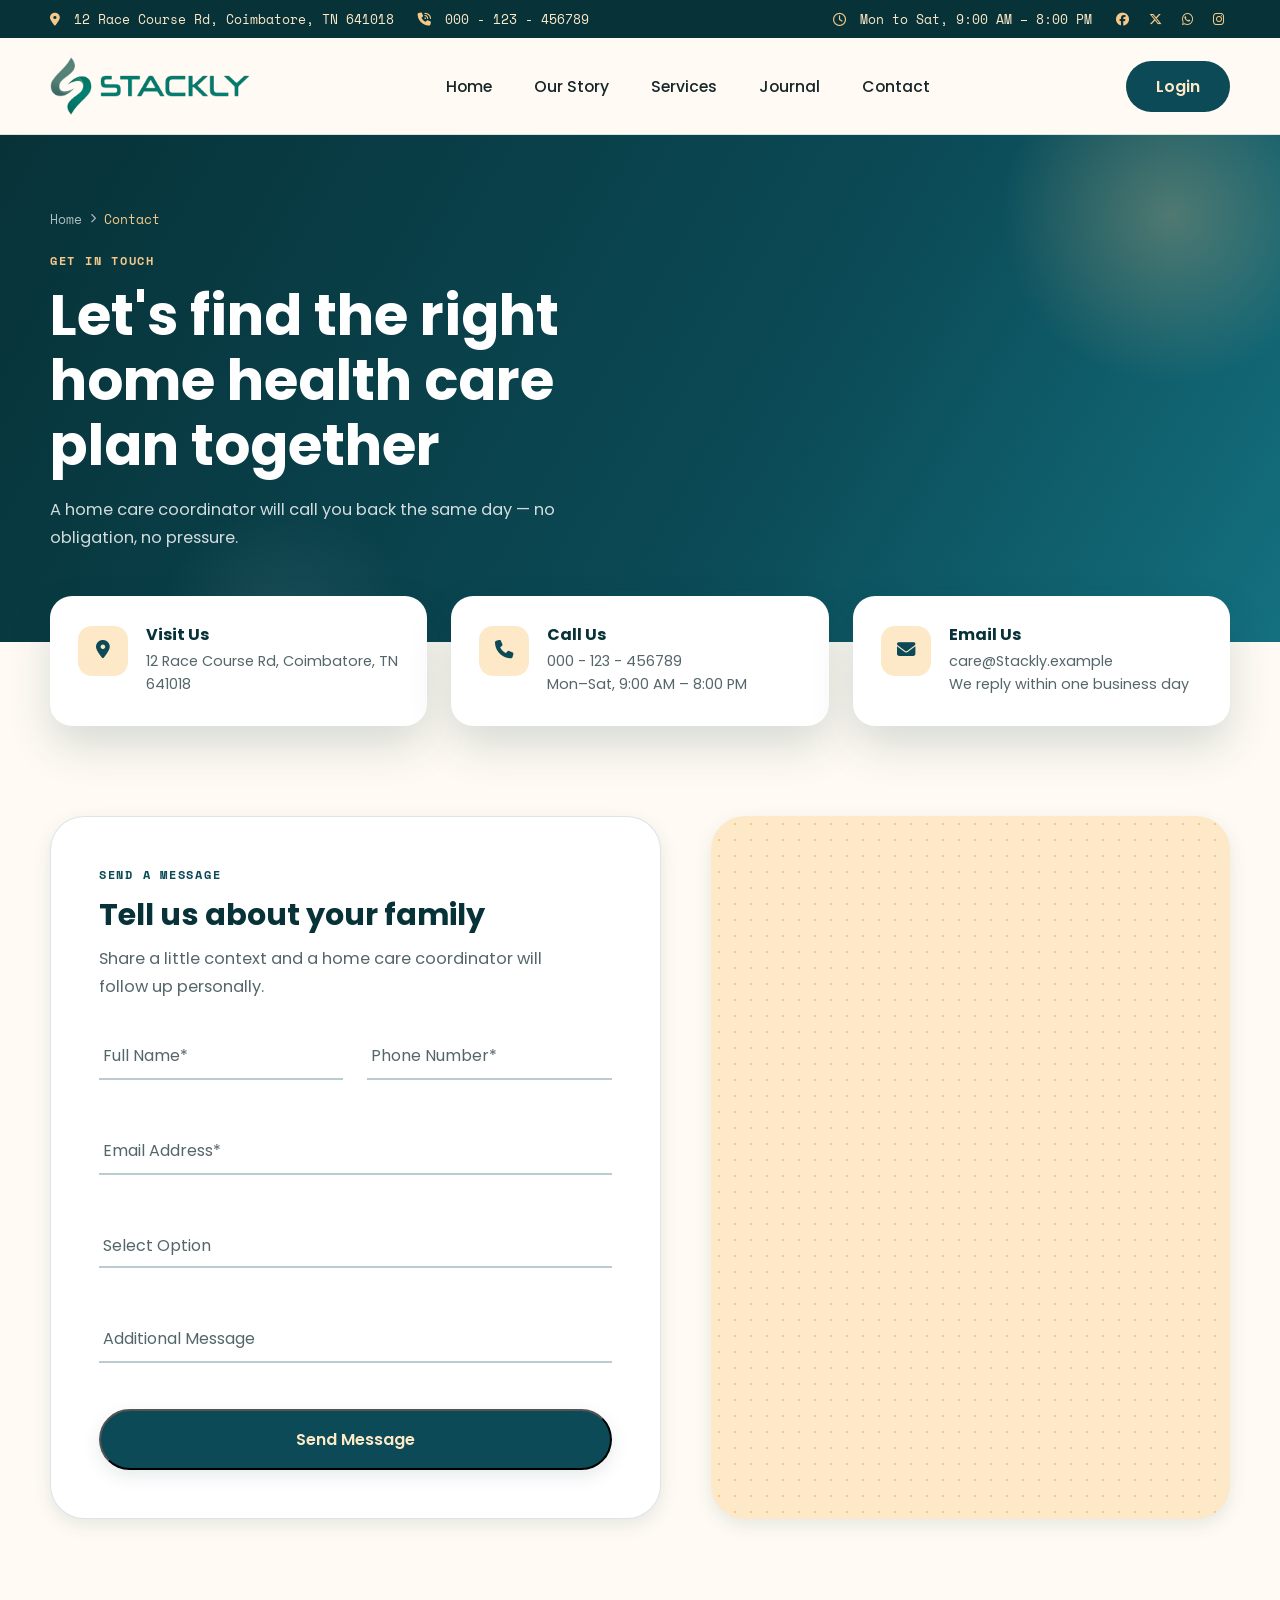
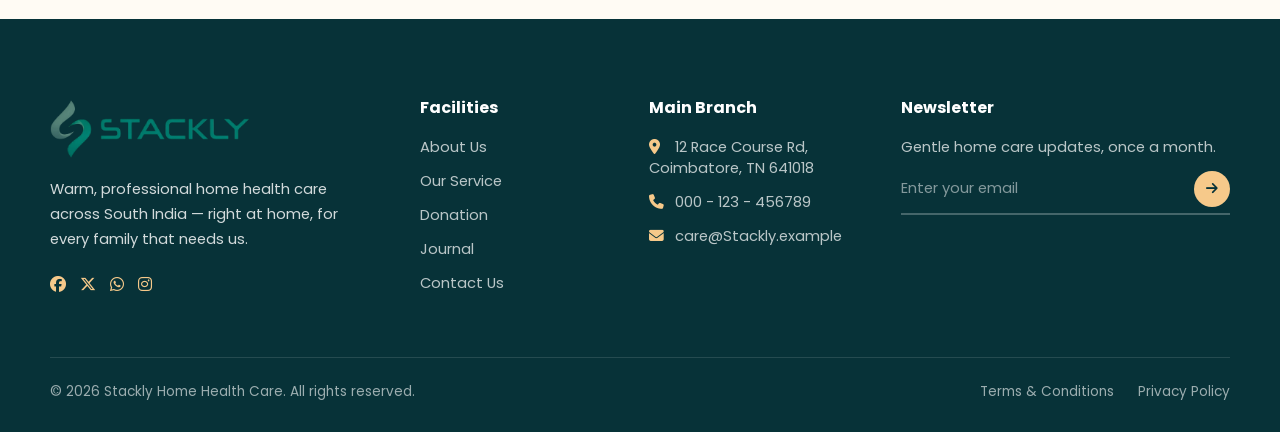
==== commit 8ce184e8: "completed" ====
--- a/contact.html
+++ b/contact.html
@@ -12,6 +12,37 @@
 <link rel="stylesheet" href="https://cdnjs.cloudflare.com/ajax/libs/font-awesome/6.5.1/css/all.min.css">
 <link rel="stylesheet" href="style.css">
 <link rel="stylesheet" href="pages.css">
+<style>
+    .field {
+    position: relative;
+    margin-bottom: 22px;
+}
+
+.field.error input,
+.field.error select {
+    border-color: #e53935;
+}
+
+.error-message {
+    display: block;
+    margin-top: 1px;
+    color: #e53935;
+    font-size: 13px;
+}
+
+.form-status {
+    margin-top: 15px;
+    font-size: 14px;
+}
+
+.form-status.error {
+    color: #e53935;
+}
+
+.form-status.success {
+    color: #198754;
+}
+</style>
 </head>
 <body>
 
@@ -81,76 +112,154 @@
             <div><h4>Email Us</h4><p>care@Stackly.example<br>We reply within one business day</p></div>
         </div>
     </section>
-
-    <!-- FORM + MAP -->
-    <section class="contact-main">
-        <div class="contact-form-panel reveal">
-            <p class="eyebrow">Send A Message</p>
-            <h2>Tell us about your family</h2>
-            <p class="section-sub" style="margin-bottom:30px;">Share a little context and a home care coordinator will follow up personally.</p>
-            <form class="contact-form" id="contact-form-full" data-success-message="Thanks — a home care coordinator will call you back today." novalidate>
-                <div class="form-row">
-                    <div class="field"><input type="text" placeholder=" " required id="c-name"><label for="c-name">Full Name*</label></div>
-                    <div class="field"><input type="tel" placeholder=" " required id="c-phone"><label for="c-phone">Phone Number*</label></div>
+<!-- FORM + MAP -->
+<section class="contact-main">
+
+    <!-- CONTACT FORM -->
+    <div class="contact-form-panel reveal">
+
+        <p class="eyebrow">Send A Message</p>
+
+        <h2>Tell us about your family</h2>
+
+        <p class="section-sub" style="margin-bottom:30px;">
+            Share a little context and a home care coordinator will follow up personally.
+        </p>
+
+        <form
+            class="contact-form"
+            id="contact-form-full"
+            data-success-message="Thanks — a home care coordinator will call you back today."
+            novalidate
+        >
+
+            <div class="form-row">
+
+                <div class="field">
+                    <input
+                        type="text"
+                        placeholder=" "
+                        required
+                        id="c-name"
+                        autocomplete="name"
+                    >
+                    <label for="c-name">Full Name*</label>
                 </div>
-                <div class="field"><input type="email" placeholder=" " required id="c-email"><label for="c-email">Email Address*</label></div>
-                <div class="field select-field">
-                    <select id="c-need" required>
-                        <option value="" disabled selected hidden></option>
-                        <option>Home Visit Care</option>
-                        <option>In-Home Nursing Care</option>
-                        <option>Medical Support</option>
-                        <option>Not sure yet</option>
-                    </select>
-                    <label for="c-need">Select Option</label>
+
+                <div class="field">
+                    <input
+                        type="tel"
+                        placeholder=" "
+                        required
+                        id="c-phone"
+                        autocomplete="tel"
+                    >
+                    <label for="c-phone">Phone Number*</label>
                 </div>
-                <div class="field"><input type="text" placeholder=" " id="c-msg"><label for="c-msg">Additional Message</label></div>
-                <button type="submit" class="btn btn-primary btn-block">Send Message</button>
-                <div class="form-status"></div>
-            </form>
-        </div>
-
-        <div class="contact-map-panel reveal">
-            <div class="map-pin"><i class="fa-solid fa-location-dot"></i></div>
-            <div class="map-card">
-                <h3>Home Health Care — Coimbatore</h3>
-                <p><i class="fa-solid fa-location-dot"></i> 12 Race Course Rd, Coimbatore, TN 641018</p>
-                <p><i class="fa-solid fa-envelope"></i> care@Stackly.example &nbsp; / &nbsp; <i class="fa-solid fa-phone"></i> 000 123 4567</p>
+
             </div>
-        </div>
-    </section>
+
+
+            <div class="field">
+
+                <input
+                    type="email"
+                    placeholder=" "
+                    required
+                    id="c-email"
+                    autocomplete="email"
+                >
+
+                <label for="c-email">Email Address*</label>
+
+            </div>
+
+
+            <div class="field select-field">
+
+                <select id="c-need" required>
+
+                    <option value="" disabled selected hidden></option>
+
+                    <option value="Home Visit Care">
+                        Home Visit Care
+                    </option>
+
+                    <option value="In-Home Nursing Care">
+                        In-Home Nursing Care
+                    </option>
+
+                    <option value="Medical Support">
+                        Medical Support
+                    </option>
+
+                    <option value="Not sure yet">
+                        Not sure yet
+                    </option>
+
+                </select>
+
+                <label for="c-need">
+                    Select Option
+                </label>
+
+            </div>
+
+
+            <div class="field">
+
+                <input
+                    type="text"
+                    placeholder=" "
+                    id="c-msg"
+                    maxlength="500"
+                >
+
+                <label for="c-msg">
+                    Additional Message
+                </label>
+
+            </div>
+
+
+            <button
+                type="submit"
+                class="btn btn-primary btn-block"
+            >
+                Send Message
+            </button>
+
+
+            <div
+                class="form-status"
+                aria-live="polite"
+            ></div>
+
+        </form>
+
+    </div>
+
+
+    <!-- GOOGLE MAP -->
+    <div class="contact-map-panel reveal">
+
+        <iframe
+            title="Stackly Coimbatore Office Location"
+            src="https://www.google.com/maps?q=Stackly,+Iswarya+Complex,+79,+Netaji+Road,+Pappanaickenpalayam,+Coimbatore,+Tamil+Nadu+641037&output=embed"
+            width="100%"
+            height="100%"
+            style="border:0;"
+            allowfullscreen=""
+            loading="lazy"
+            referrerpolicy="no-referrer-when-downgrade">
+        </iframe>
+
+    </div>
+
+</section>
 
     <!-- FAQ -->
-    <section class="faq-section">
-        <div class="faq-head reveal">
-            <p class="eyebrow">Common Questions</p>
-            <h2>Frequently Asked Questions</h2>
-            <p class="section-sub">Still have a question? Call us at 000 - 123 - 456789.</p>
-        </div>
-        <div class="faq-list reveal">
-            <div class="faq-item">
-                <button class="faq-question">How quickly can home care start? <i class="fa-solid fa-plus"></i></button>
-                <div class="faq-answer"><div class="faq-answer-inner">Most families meet their home care coordinator within 2–3 days of the first call, and visits can often begin the same week depending on the level of care needed.</div></div>
-            </div>
-            <div class="faq-item">
-                <button class="faq-question">Do you offer overnight or 24-hour home care? <i class="fa-solid fa-plus"></i></button>
-                <div class="faq-answer"><div class="faq-answer-inner">Yes. Alongside scheduled daily visits, we offer overnight and round-the-clock caregiver placements at home for seniors who need continuous support.</div></div>
-            </div>
-            <div class="faq-item">
-                <button class="faq-question">Can home care plans change over time? <i class="fa-solid fa-plus"></i></button>
-                <div class="faq-answer"><div class="faq-answer-inner">Coordinators review every plan regularly and adjust the mix of medical, personal and recreational support as your loved one's needs change, all delivered at home.</div></div>
-            </div>
-            <div class="faq-item">
-                <button class="faq-question">Which cities do you currently serve? <i class="fa-solid fa-plus"></i></button>
-                <div class="faq-answer"><div class="faq-answer-inner">We currently operate in Coimbatore, Chennai, Bengaluru, Kochi and Madurai, offering home health care visits in each city.</div></div>
-            </div>
-            <div class="faq-item">
-                <button class="faq-question">How are home health caregivers vetted and trained? <i class="fa-solid fa-plus"></i></button>
-                <div class="faq-answer"><div class="faq-answer-inner">Every caregiver completes background checks plus structured clinical and empathy training before their first home visit, and is reviewed regularly by a coordinator.</div></div>
-            </div>
-        </div>
-    </section>
-
+  
 </main>
 
 <footer>
@@ -203,5 +312,140 @@
 
 <script src="script.js"></script>
 <script src="pages.js"></script>
+<script>
+    const contactForm = document.getElementById("contact-form-full");
+
+contactForm.addEventListener("submit", function (e) {
+
+    e.preventDefault();
+
+    const name = document.getElementById("c-name");
+    const phone = document.getElementById("c-phone");
+    const email = document.getElementById("c-email");
+    const need = document.getElementById("c-need");
+    const message = document.getElementById("c-msg");
+    const status = contactForm.querySelector(".form-status");
+
+    // Clear previous errors
+    document.querySelectorAll(".field").forEach(field => {
+        field.classList.remove("error");
+    });
+
+    document.querySelectorAll(".error-message").forEach(error => {
+        error.remove();
+    });
+
+    status.textContent = "";
+    status.className = "form-status";
+
+    let isValid = true;
+
+
+    // ---------- Name ----------
+    const nameValue = name.value.trim();
+
+    if (nameValue === "") {
+
+        showError(name, "Full name is required");
+        isValid = false;
+
+    } else if (nameValue.length < 3) {
+
+        showError(name, "Name must be at least 3 characters");
+        isValid = false;
+
+    } else if (!/^[a-zA-Z\s.'-]+$/.test(nameValue)) {
+
+        showError(name, "Please enter a valid name");
+        isValid = false;
+    }
+
+
+    // ---------- Phone ----------
+    const phoneValue = phone.value.trim();
+
+    if (phoneValue === "") {
+
+        showError(phone, "Phone number is required");
+        isValid = false;
+
+    } else if (!/^[6-9]\d{9}$/.test(phoneValue)) {
+
+        showError(phone, "Enter a valid 10-digit Indian phone number");
+        isValid = false;
+    }
+
+
+    // ---------- Email ----------
+    const emailValue = email.value.trim();
+
+    if (emailValue === "") {
+
+        showError(email, "Email address is required");
+        isValid = false;
+
+    } else if (
+        !/^[^\s@]+@[^\s@]+\.(com|in)$/i.test(emailValue)
+    ) {
+
+        showError(email, "Enter a valid .com or .in email address");
+        isValid = false;
+    }
+
+
+    // ---------- Service ----------
+    if (need.value === "") {
+
+        showError(need, "Please select a service");
+        isValid = false;
+    }
+
+
+    // ---------- Message ----------
+    const messageValue = message.value.trim();
+
+    if (messageValue.length > 500) {
+
+        showError(message, "Message cannot exceed 500 characters");
+        isValid = false;
+    }
+
+
+    // ---------- Final result ----------
+    if (!isValid) {
+
+        status.textContent = "Please correct the highlighted fields.";
+        status.classList.add("error");
+
+        return;
+    }
+
+
+    // Success
+    status.textContent =
+        contactForm.dataset.successMessage ||
+        "Thanks! Your message has been sent.";
+
+    status.classList.add("success");
+
+    contactForm.reset();
+});
+
+
+// ---------- Error function ----------
+function showError(input, message) {
+
+    const field = input.closest(".field");
+
+    field.classList.add("error");
+
+    const error = document.createElement("small");
+
+    error.className = "error-message";
+    error.textContent = message;
+
+    field.appendChild(error);
+}
+</script>
 </body>
 </html>
